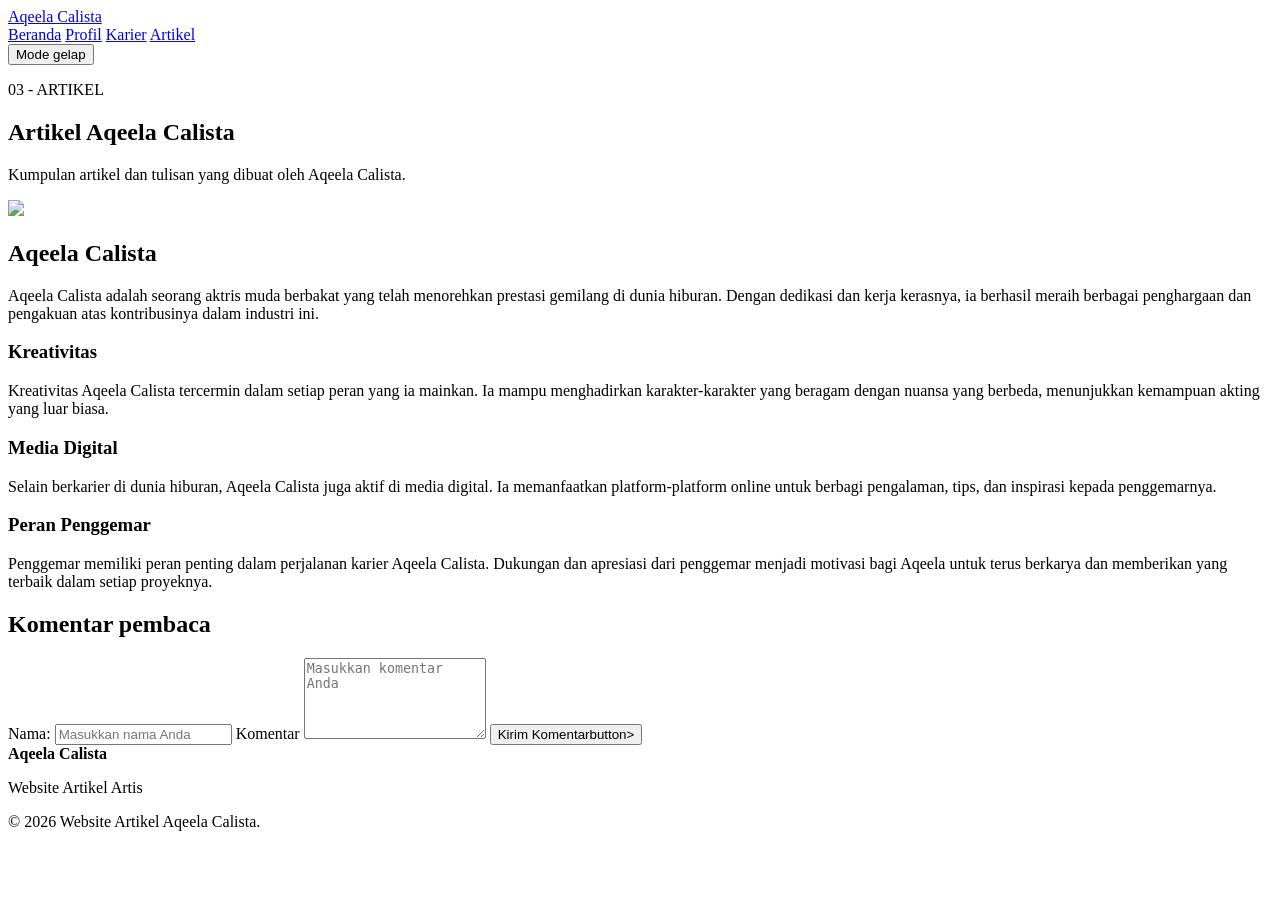
==== artikel.html @ 462df76c "update file" ====
<!DOCTYPE html>
<html lang="id">
    <head>
        <meta charset="UTF-8">
        <meta name="viewport" content="width=device-width, initial-scale=1.0">
        <meta name="description" content="Artikel Aqeela Calista.">
        <title>Artikel Aqeela Calista</title>
        <link rel="stylesheet" href="style.css">
    </head>
    <body>
        <header>
            <div class="container header-content">
                <a href="index.html" class="logo">Aqeela Calista</a>
                <nav aria-label="Navigasi utama">
                    <a href="index.html">Beranda</a>
                    <a href="profil.html">Profil</a>
                    <a href="karier.html">Karier</a>
                    <a href="artikel.html" class="active">Artikel</a>
                </nav>
                <button id="modeButton" type="button">
                    Mode gelap
                </button>
            </div>
        </header>
        <main>
            <section class="page-header">
                <div class="container">
                    <p class="label">
                        03 - ARTIKEL
                    </p>
                    <h1>Artikel Aqeela Calista</h1>
                    <p>
                        Kumpulan artikel dan tulisan yang dibuat oleh Aqeela Calista.
                    </p>
                </div>
            </section>

            <section class="section">
                <div class="container article-container">
                    <article class="article-card">
                        <img src="ds">
                        <h2>Aqeela Calista</h2>
                        <p>
                            Aqeela Calista adalah seorang aktris muda berbakat yang telah menorehkan 
                            prestasi gemilang di dunia hiburan. Dengan dedikasi dan kerja kerasnya, ia 
                            berhasil meraih berbagai penghargaan dan pengakuan atas kontribusinya dalam 
                            industri ini.
                        </p>

                        <h3>Kreativitas</h3>
                        <p>
                            Kreativitas Aqeela Calista tercermin dalam setiap peran yang ia mainkan. 
                            Ia mampu menghadirkan karakter-karakter yang beragam dengan nuansa yang 
                            berbeda, menunjukkan kemampuan akting yang luar biasa.
                        </p>

                        <h3>Media Digital</h3>
                        <p>
                            Selain berkarier di dunia hiburan, Aqeela Calista juga aktif di media digital. 
                            Ia memanfaatkan platform-platform online untuk berbagi pengalaman, tips, dan 
                            inspirasi kepada penggemarnya.
                        </p>

                        <h3>Peran Penggemar</h3>
                        <p>
                            Penggemar memiliki peran penting dalam perjalanan karier Aqeela Calista. 
                            Dukungan dan apresiasi dari penggemar menjadi motivasi bagi Aqeela untuk 
                            terus berkarya dan memberikan yang terbaik dalam setiap proyeknya.
                        </p>
                    </article>

                    <div class="comment-box">
                        <h2>Komentar pembaca</h2>
                        <from id="commentForm">
                            <label for="name">Nama:</label>
                            <input type="text" id="nama" name="nama" placeholder="Masukkan nama Anda" required>
                            <label for="komentar">Komentar</label>
                            <textarea id="komentar" name="komentar" rows="5" placeholder="Masukkan komentar Anda" required></textarea>
                            <button type="submit" class="button">Kirim Komentar</from>button>
                        </form>
                        <div id="commentResult"></div>
                    </div>
                </div>
            </section>
        </main>
        <footer>
            <div class="container footer-content">
                <div>
                    <strong>Aqeela Calista</strong>
                    <p>Website Artikel Artis</p>
                </div>
                <p>© 2026 Website Artikel Aqeela Calista.</p>
            </div>
        </footer>
        <script src="script.js"></script>
    </body>
</html>
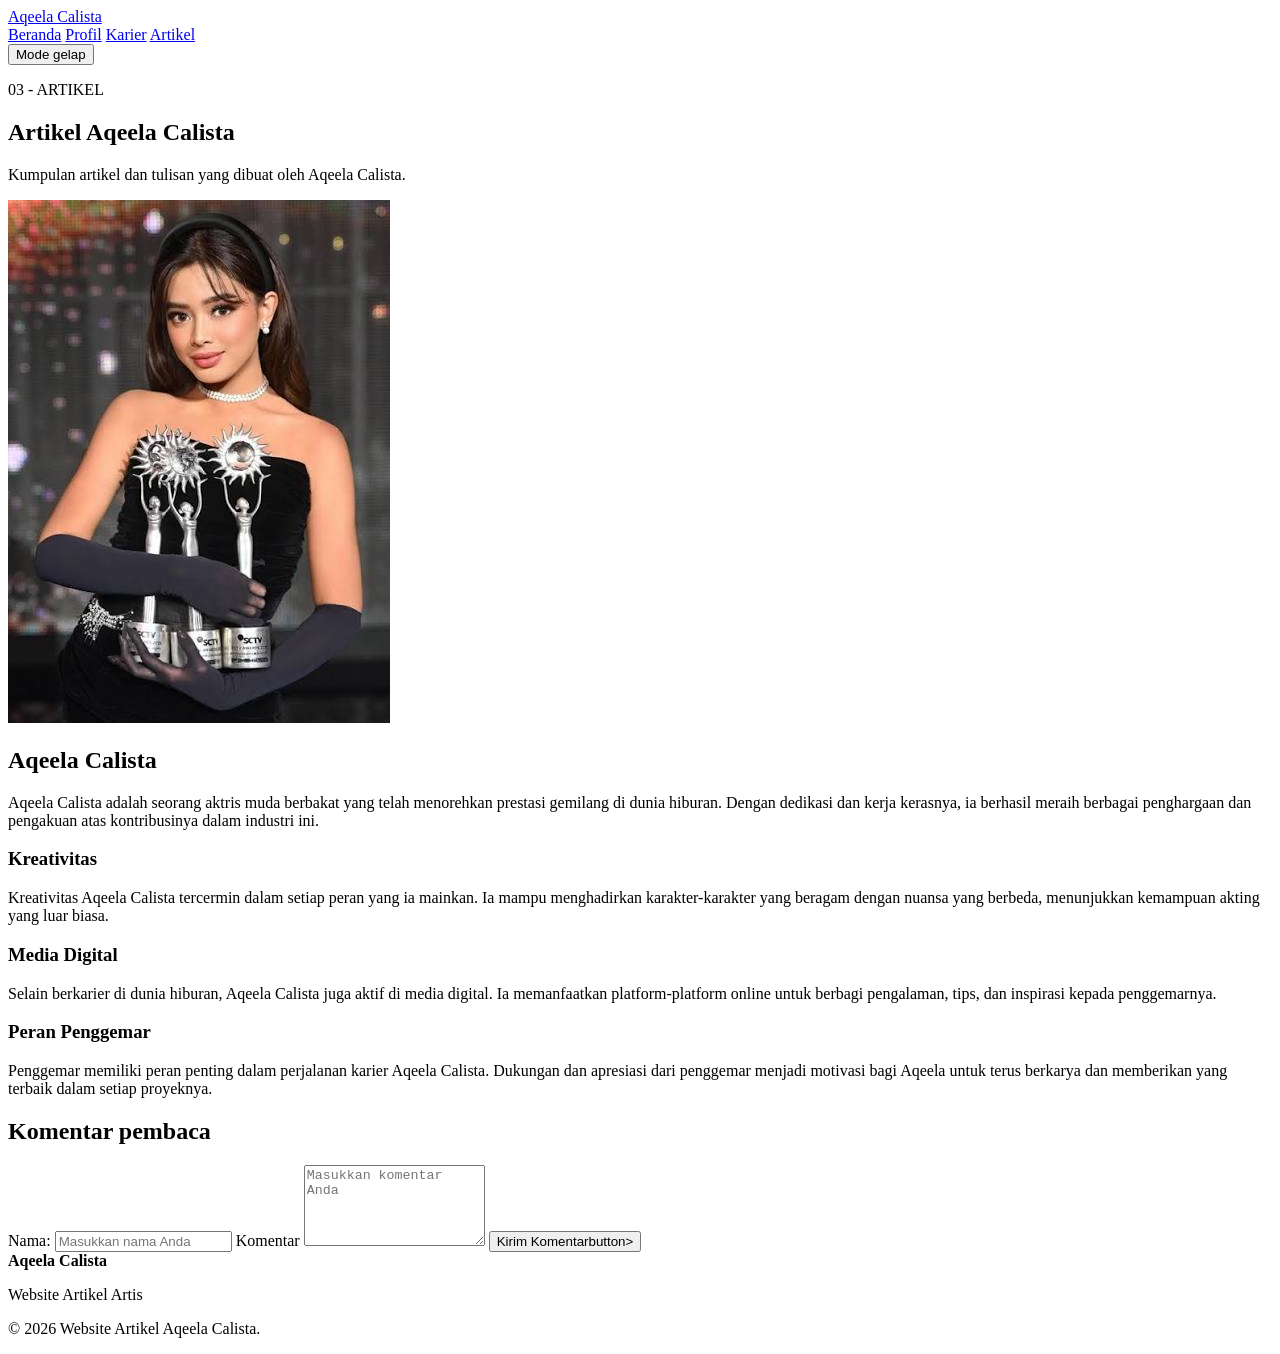
==== commit 15a9c274: "update file" ====
--- a/artikel.html
+++ b/artikel.html
@@ -38,7 +38,7 @@
             <section class="section">
                 <div class="container article-container">
                     <article class="article-card">
-                        <img src="ds">
+                        <img src="A2.jpg" alt="Aqeela Calista mendapatkan penghargaan di acara sctv awards.">
                         <h2>Aqeela Calista</h2>
                         <p>
                             Aqeela Calista adalah seorang aktris muda berbakat yang telah menorehkan 
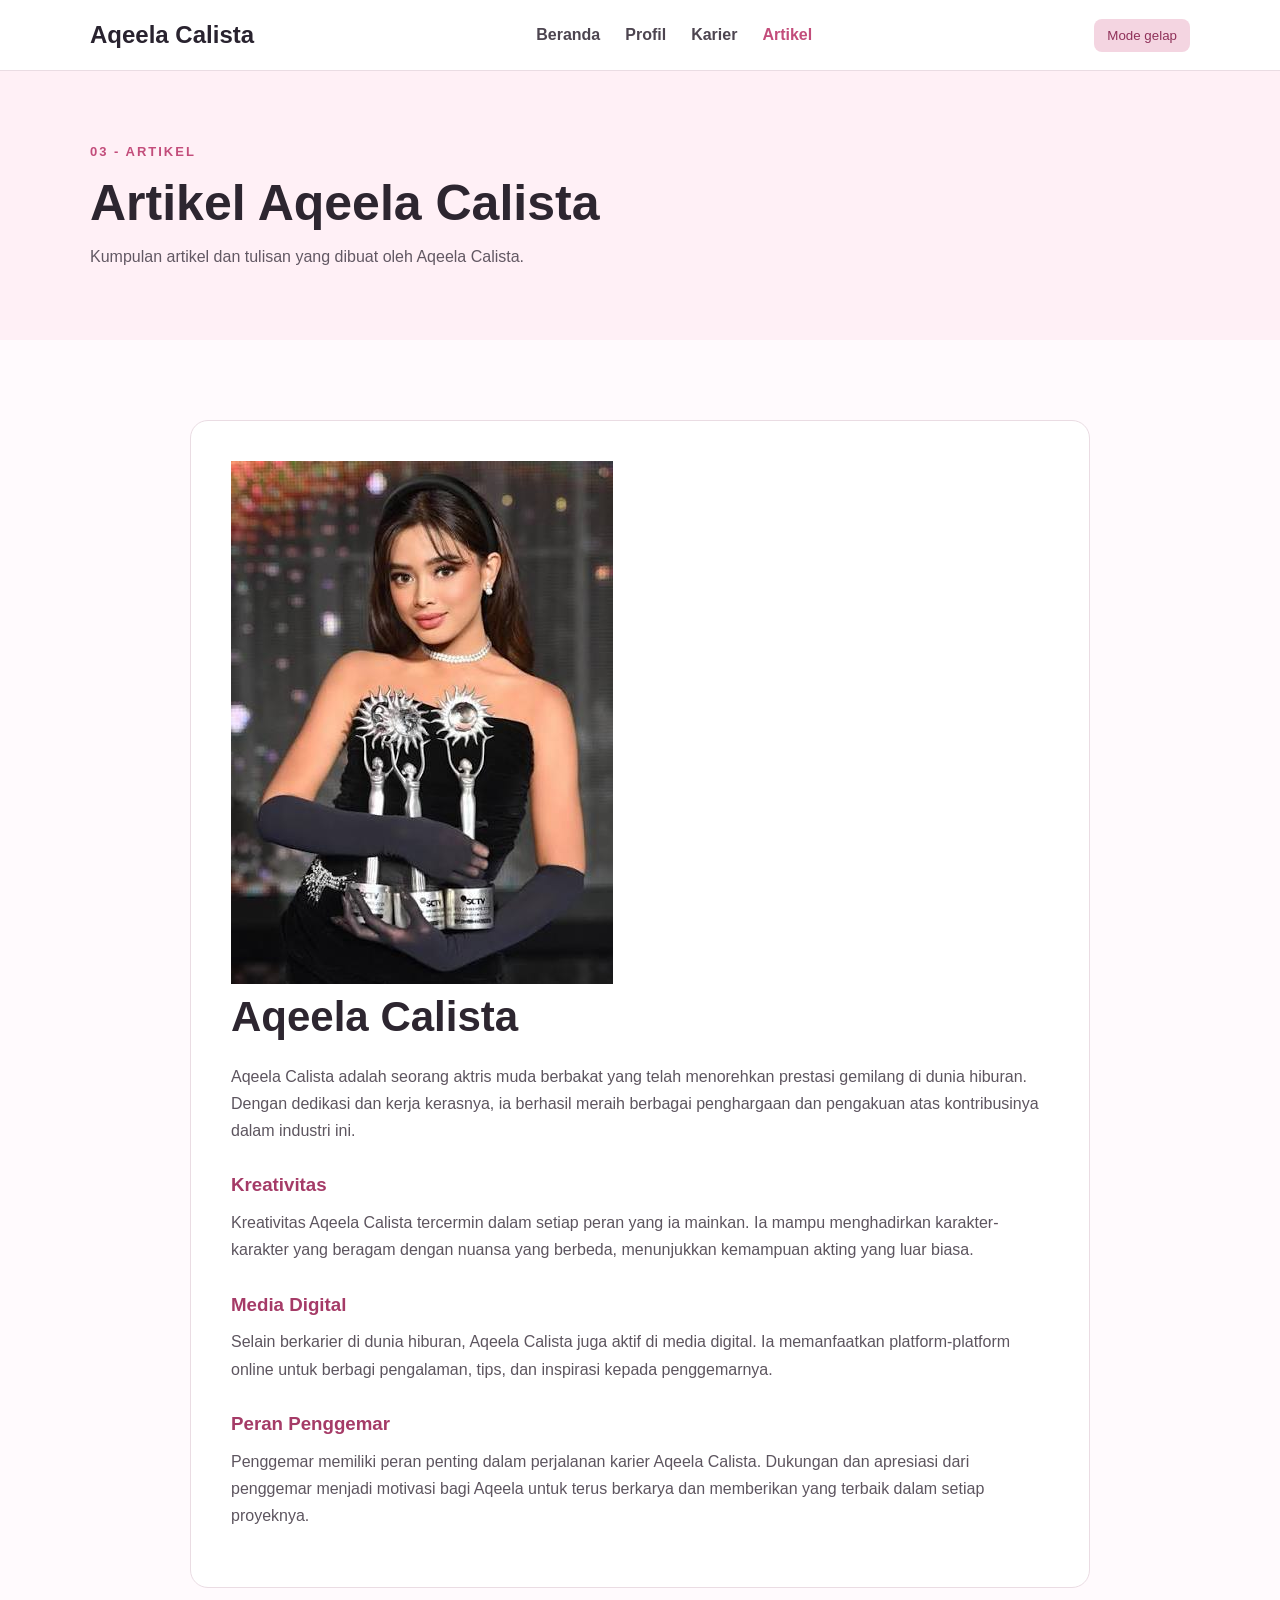
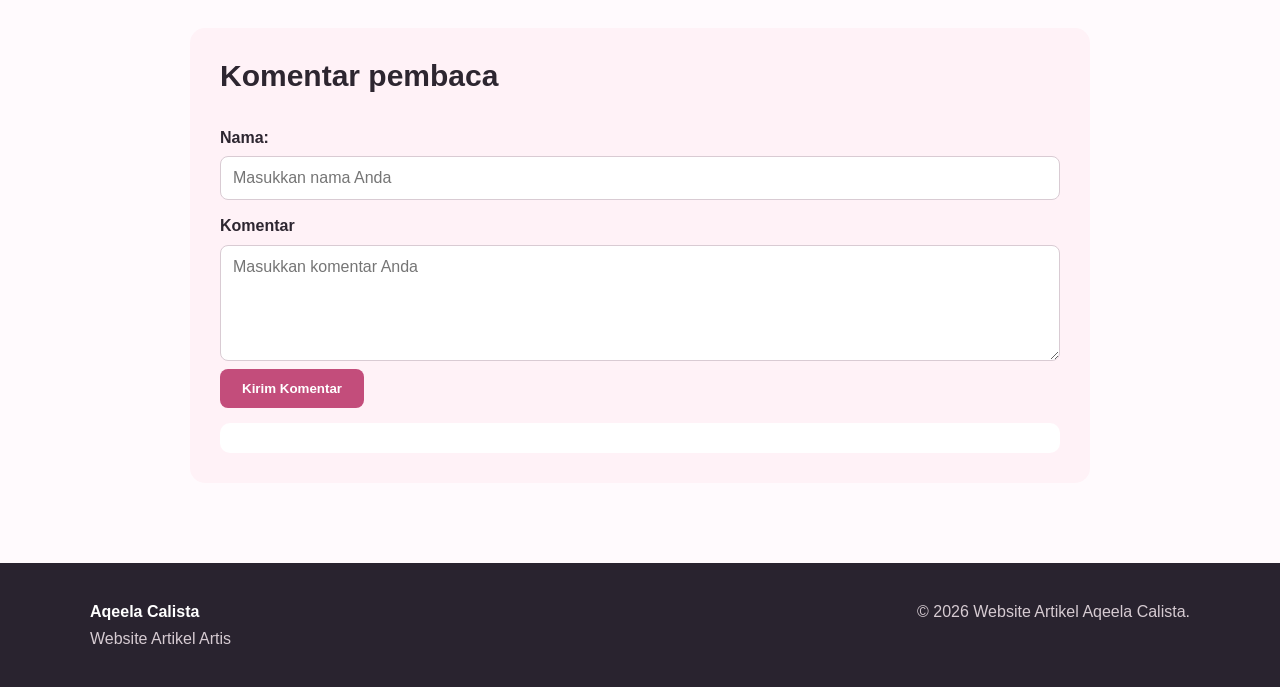
==== commit 1ed2ada4: "update file" ====
--- a/artikel.html
+++ b/artikel.html
@@ -76,7 +76,7 @@
                             <input type="text" id="nama" name="nama" placeholder="Masukkan nama Anda" required>
                             <label for="komentar">Komentar</label>
                             <textarea id="komentar" name="komentar" rows="5" placeholder="Masukkan komentar Anda" required></textarea>
-                            <button type="submit" class="button">Kirim Komentar</from>button>
+                            <button type="submit" class="button">Kirim Komentar</button>
                         </form>
                         <div id="commentResult"></div>
                     </div>
--- a/style.css
+++ b/style.css
@@ -0,0 +1,849 @@
+* {
+    margin: 0;
+    padding: 0;
+    box-sizing: border-box;
+}
+
+
+html {
+    scroll-behavior: smooth;
+}
+
+
+body {
+    font-family: Arial, sans-serif;
+
+    line-height: 1.7;
+
+    color: #2d2630;
+
+    background: #fffafd;
+
+    transition: 0.3s;
+}
+
+
+.container {
+    width: 90%;
+
+    max-width: 1100px;
+
+    margin: auto;
+}
+
+
+/* =========================
+   HEADER
+========================= */
+
+header {
+    position: sticky;
+
+    top: 0;
+
+    z-index: 100;
+
+    background: white;
+
+    border-bottom: 1px solid #eadce3;
+}
+
+
+.header-content {
+    min-height: 70px;
+
+    display: flex;
+
+    align-items: center;
+
+    justify-content: space-between;
+
+    gap: 20px;
+}
+
+
+.logo {
+    color: #29232f;
+
+    text-decoration: none;
+
+    font-size: 24px;
+
+    font-weight: bold;
+}
+
+
+.logo span {
+    color: #c34d7b;
+}
+
+
+/* =========================
+   NAVIGASI
+========================= */
+
+nav {
+    display: flex;
+
+    gap: 25px;
+}
+
+
+nav a {
+    color: #4d4550;
+
+    text-decoration: none;
+
+    font-weight: bold;
+
+    transition: 0.3s;
+}
+
+
+nav a:hover,
+nav a.active {
+    color: #c34d7b;
+}
+
+
+/* =========================
+   MODE BUTTON
+========================= */
+
+#modeButton {
+    border: none;
+
+    padding: 9px 13px;
+
+    border-radius: 8px;
+
+    background: #f4d5e1;
+
+    color: #8f3159;
+
+    cursor: pointer;
+}
+
+
+/* =========================
+   HERO
+========================= */
+
+.hero {
+    padding: 90px 0;
+
+    background: linear-gradient(
+        135deg,
+        #fff0f6,
+        #f8e3ed
+    );
+}
+
+
+.hero-content {
+    display: grid;
+
+    grid-template-columns: 1.3fr 0.7fr;
+
+    gap: 60px;
+
+    align-items: center;
+}
+
+
+.label {
+    color: #c34d7b;
+
+    font-size: 13px;
+
+    font-weight: bold;
+
+    letter-spacing: 2px;
+
+    margin-bottom: 10px;
+}
+
+
+.hero h1 {
+    font-size: 60px;
+
+    line-height: 1.1;
+
+    margin-bottom: 20px;
+}
+
+
+.hero h1 span {
+    color: #c34d7b;
+}
+
+
+.intro {
+    color: #625863;
+
+    font-size: 18px;
+
+    margin-bottom: 25px;
+}
+
+
+/* =========================
+   BUTTON
+========================= */
+
+.button {
+    display: inline-block;
+
+    border: none;
+
+    padding: 12px 22px;
+
+    border-radius: 8px;
+
+    background: #c34d7b;
+
+    color: white;
+
+    font-weight: bold;
+
+    text-decoration: none;
+
+    cursor: pointer;
+}
+
+
+.button:hover {
+    background: #a83d67;
+}
+
+
+/* =========================
+   FOTO ARTIS
+========================= */
+
+.artist-card {
+    min-height: 400px;
+
+    padding: 25px;
+
+    background: white;
+
+    border: 1px solid #eadce3;
+
+    border-radius: 20px;
+
+    display: flex;
+
+    flex-direction: column;
+
+    justify-content: center;
+
+    align-items: center;
+
+    text-align: center;
+
+    box-shadow:
+        0 15px 35px rgba(80, 40, 60, 0.1);
+}
+
+
+.artist-photo {
+    width: 240px;
+
+    height: 300px;
+
+    object-fit: cover;
+
+    border-radius: 20px;
+
+    margin-bottom: 18px;
+}
+
+
+/* =========================
+   SECTION
+========================= */
+
+.section {
+    padding: 80px 0;
+}
+
+
+.section h2 {
+    font-size: 42px;
+
+    line-height: 1.2;
+
+    margin-bottom: 30px;
+}
+
+
+/* =========================
+   BERANDA CARD
+========================= */
+
+.welcome-text {
+    max-width: 800px;
+
+    color: #5d555f;
+
+    margin-bottom: 35px;
+}
+
+
+.home-cards {
+    display: grid;
+
+    grid-template-columns:
+        repeat(3, 1fr);
+
+    gap: 20px;
+}
+
+
+.home-card {
+    padding: 30px;
+
+    background: white;
+
+    border: 1px solid #eadce3;
+
+    border-radius: 15px;
+
+    text-decoration: none;
+
+    color: #2d2630;
+
+    transition: 0.3s;
+}
+
+
+.home-card:hover {
+    transform: translateY(-5px);
+
+    box-shadow:
+        0 10px 25px rgba(80, 40, 60, 0.1);
+}
+
+
+.home-card h3 {
+    color: #c34d7b;
+
+    margin-bottom: 8px;
+}
+
+
+/* =========================
+   HEADER HALAMAN
+========================= */
+
+.page-header {
+    padding: 70px 0;
+
+    background: #fff0f6;
+}
+
+
+.page-header h1 {
+    font-size: 50px;
+
+    line-height: 1.2;
+
+    margin-bottom: 10px;
+}
+
+
+.page-header p:not(.label) {
+    color: #625863;
+}
+
+
+/* =========================
+   PROFIL
+========================= */
+
+.profile-layout {
+    display: grid;
+
+    grid-template-columns: 0.8fr 1.2fr;
+
+    gap: 50px;
+
+    align-items: center;
+}
+
+
+.profile-image img {
+    width: 100%;
+
+    max-width: 380px;
+
+    height: 480px;
+
+    object-fit: cover;
+
+    border-radius: 20px;
+
+    display: block;
+
+    margin: auto;
+}
+
+
+.profile-content p {
+    color: #5d555f;
+
+    margin-bottom: 18px;
+}
+
+
+.soft {
+    background: #faf1f5;
+}
+
+
+.info-cards {
+    display: grid;
+
+    grid-template-columns:
+        repeat(3, 1fr);
+
+    gap: 20px;
+}
+
+
+.info-card {
+    padding: 25px;
+
+    background: white;
+
+    border: 1px solid #eadce3;
+
+    border-radius: 15px;
+}
+
+
+.info-card h3 {
+    color: #a53b67;
+
+    margin-bottom: 8px;
+}
+
+
+/* =========================
+   KARIER
+========================= */
+
+.career-intro {
+    display: grid;
+
+    grid-template-columns: 300px 1fr;
+
+    gap: 50px;
+
+    align-items: center;
+}
+
+
+.career-photo {
+    width: 300px;
+
+    height: 380px;
+
+    object-fit: cover;
+
+    border-radius: 20px;
+}
+
+
+.career-intro p {
+    color: #5d555f;
+
+    margin-bottom: 15px;
+}
+
+
+.career-list {
+    display: grid;
+
+    grid-template-columns:
+        repeat(3, 1fr);
+
+    gap: 20px;
+}
+
+
+.career-item {
+    padding: 25px;
+
+    background: white;
+
+    border: 1px solid #eadce3;
+
+    border-radius: 15px;
+}
+
+
+.career-item h3 {
+    color: #a53b67;
+
+    margin-bottom: 8px;
+}
+
+
+.career-item p {
+    color: #5d555f;
+}
+
+
+/* =========================
+   ARTIKEL
+========================= */
+
+.article-container {
+    max-width: 900px;
+}
+
+
+.article-card {
+    padding: 40px;
+
+    background: white;
+
+    border: 1px solid #eadce3;
+
+    border-radius: 18px;
+}
+
+
+.article-photo {
+    width: 100%;
+
+    height: 400px;
+
+    object-fit: cover;
+
+    border-radius: 15px;
+
+    margin-bottom: 30px;
+}
+
+
+.article-card h2 {
+    margin-bottom: 20px;
+}
+
+
+.article-card h3 {
+    color: #a53b67;
+
+    margin: 25px 0 8px;
+}
+
+
+.article-card p {
+    color: #5d555f;
+
+    margin-bottom: 18px;
+}
+
+
+/* =========================
+   KOMENTAR
+========================= */
+
+.comment-box {
+    margin-top: 40px;
+
+    padding: 30px;
+
+    background: #fff2f7;
+
+    border-radius: 15px;
+}
+
+
+.comment-box h2 {
+    font-size: 30px;
+}
+
+
+form {
+    background: white;
+
+    padding: 25px;
+
+    border-radius: 12px;
+}
+
+
+label {
+    display: block;
+
+    margin: 12px 0 5px;
+
+    font-weight: bold;
+}
+
+
+input,
+textarea {
+    width: 100%;
+
+    padding: 12px;
+
+    border: 1px solid #d9cbd3;
+
+    border-radius: 8px;
+
+    font-size: 16px;
+
+    font-family: Arial, sans-serif;
+}
+
+
+textarea {
+    resize: vertical;
+}
+
+
+form .button {
+    margin-top: 15px;
+}
+
+
+#commentResult {
+    margin-top: 15px;
+
+    padding: 15px;
+
+    background: white;
+
+    border-radius: 10px;
+}
+
+
+/* =========================
+   FOOTER
+========================= */
+
+footer {
+    padding: 35px 0;
+
+    background: #29232f;
+
+    color: white;
+}
+
+
+.footer-content {
+    display: flex;
+
+    justify-content: space-between;
+
+    gap: 25px;
+}
+
+
+footer p {
+    color: #d6cbd2;
+}
+
+
+/* =========================
+   MODE GELAP
+========================= */
+
+body.dark {
+    color: #f4edf2;
+
+    background: #211c22;
+}
+
+
+body.dark header {
+    background: #29232b;
+
+    border-color: #413740;
+}
+
+
+body.dark .logo {
+    color: white;
+}
+
+
+body.dark nav a {
+    color: #eee5eb;
+}
+
+
+body.dark .hero {
+    background: #30262e;
+}
+
+
+body.dark .page-header {
+    background: #30262e;
+}
+
+
+body.dark .artist-card,
+body.dark .home-card,
+body.dark .info-card,
+body.dark .career-item,
+body.dark .article-card,
+body.dark form,
+body.dark #commentResult {
+    background: #2c262e;
+
+    border-color: #443a43;
+}
+
+
+body.dark .welcome-text,
+body.dark .profile-content p,
+body.dark .career-intro p,
+body.dark .career-item p,
+body.dark .article-card p {
+    color: #d2c6ce;
+}
+
+
+body.dark .soft,
+body.dark .comment-box {
+    background: #272127;
+}
+
+
+/* =========================
+   RESPONSIVE TABLET
+========================= */
+
+@media (max-width: 768px) {
+
+    .header-content {
+        flex-direction: column;
+
+        padding: 15px 0;
+    }
+
+
+    nav {
+        flex-wrap: wrap;
+
+        justify-content: center;
+
+        gap: 14px;
+    }
+
+
+    .hero {
+        padding: 60px 0;
+    }
+
+
+    .hero-content,
+    .profile-layout,
+    .career-intro {
+        grid-template-columns: 1fr;
+    }
+
+
+    .home-cards,
+    .info-cards,
+    .career-list {
+        grid-template-columns: 1fr;
+    }
+
+
+    .hero h1 {
+        font-size: 45px;
+    }
+
+
+    .page-header h1 {
+        font-size: 40px;
+    }
+
+
+    .artist-photo {
+        width: 200px;
+
+        height: 270px;
+    }
+
+
+    .career-photo {
+        width: 100%;
+
+        max-width: 350px;
+
+        margin: auto;
+    }
+
+
+    .profile-image img {
+        max-width: 350px;
+    }
+
+
+    .footer-content {
+        flex-direction: column;
+    }
+
+}
+
+
+/* =========================
+   RESPONSIVE HP
+========================= */
+
+@media (max-width: 480px) {
+
+    .container {
+        width: 92%;
+    }
+
+
+    nav a {
+        font-size: 13px;
+    }
+
+
+    #modeButton {
+        font-size: 12px;
+    }
+
+
+    .hero h1 {
+        font-size: 38px;
+    }
+
+
+    .section {
+        padding: 60px 0;
+    }
+
+
+    .section h2 {
+        font-size: 32px;
+    }
+
+
+    .page-header h1 {
+        font-size: 34px;
+    }
+
+
+    .article-card,
+    .comment-box {
+        padding: 22px;
+    }
+
+
+    .article-photo {
+        height: 280px;
+    }
+
+}
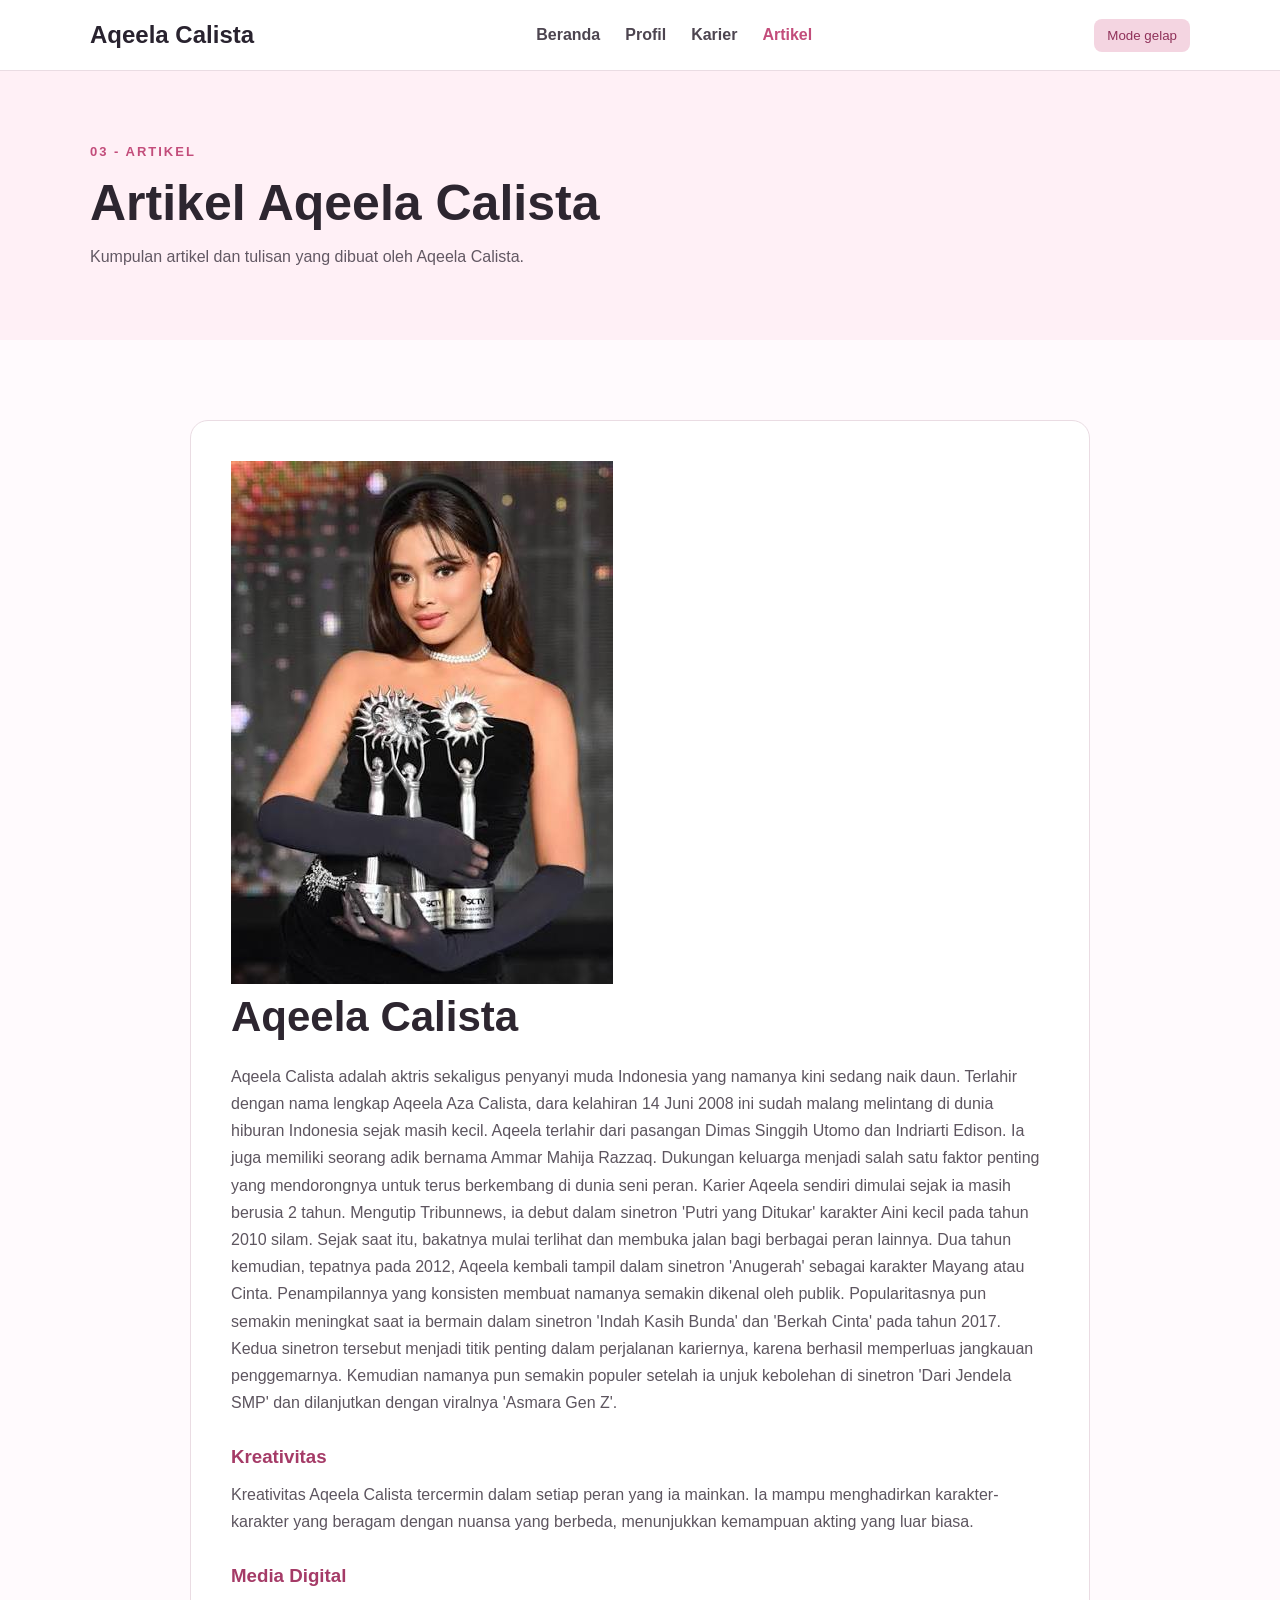
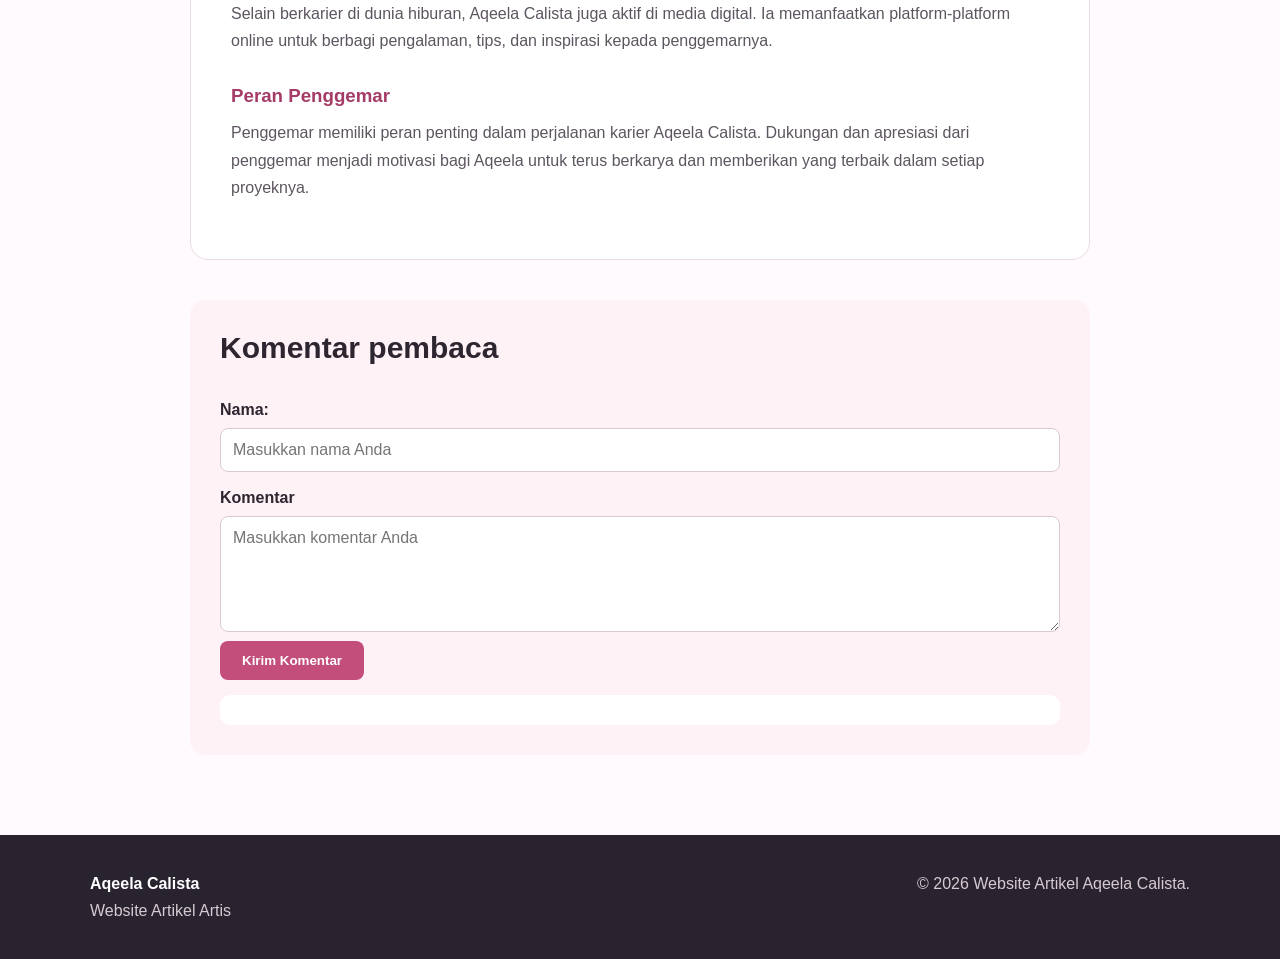
==== commit 3f10d224: "update file" ====
--- a/artikel.html
+++ b/artikel.html
@@ -41,10 +41,21 @@
                         <img src="A2.jpg" alt="Aqeela Calista mendapatkan penghargaan di acara sctv awards.">
                         <h2>Aqeela Calista</h2>
                         <p>
-                            Aqeela Calista adalah seorang aktris muda berbakat yang telah menorehkan 
-                            prestasi gemilang di dunia hiburan. Dengan dedikasi dan kerja kerasnya, ia 
-                            berhasil meraih berbagai penghargaan dan pengakuan atas kontribusinya dalam 
-                            industri ini.
+                            Aqeela Calista adalah aktris sekaligus penyanyi muda Indonesia yang namanya kini sedang 
+                            naik daun. Terlahir dengan nama lengkap Aqeela Aza Calista, dara kelahiran 14 Juni 2008 
+                            ini sudah malang melintang di dunia hiburan Indonesia sejak masih kecil. Aqeela terlahir 
+                            dari pasangan Dimas Singgih Utomo dan Indriarti Edison. Ia juga memiliki seorang adik 
+                            bernama Ammar Mahija Razzaq. Dukungan keluarga menjadi salah satu faktor penting yang 
+                            mendorongnya untuk terus berkembang di dunia seni peran. Karier Aqeela sendiri dimulai 
+                            sejak ia masih berusia 2 tahun. Mengutip Tribunnews, ia debut dalam sinetron 'Putri yang 
+                            Ditukar' karakter Aini kecil pada tahun 2010 silam. Sejak saat itu, bakatnya mulai terlihat 
+                            dan membuka jalan bagi berbagai peran lainnya. Dua tahun kemudian, tepatnya pada 2012, Aqeela 
+                            kembali tampil dalam sinetron 'Anugerah' sebagai karakter Mayang atau Cinta. Penampilannya yang 
+                            konsisten membuat namanya semakin dikenal oleh publik. Popularitasnya pun semakin meningkat saat 
+                            ia bermain dalam sinetron 'Indah Kasih Bunda' dan 'Berkah Cinta' pada tahun 2017. Kedua sinetron 
+                            tersebut menjadi titik penting dalam perjalanan kariernya, karena berhasil memperluas jangkauan 
+                            penggemarnya. Kemudian namanya pun semakin populer setelah ia unjuk kebolehan di sinetron 'Dari Jendela SMP' 
+                            dan dilanjutkan dengan viralnya 'Asmara Gen Z'.
                         </p>
 
                         <h3>Kreativitas</h3>
--- a/style.css
+++ b/style.css
@@ -312,7 +312,7 @@
 
     text-decoration: none;
 
-    color: #2d2630;
+    color: #5d555f;
 
     transition: 0.3s;
 }
@@ -435,63 +435,53 @@
 ========================= */
 
 .career-intro {
-    display: grid;
-
-    grid-template-columns: 300px 1fr;
-
-    gap: 50px;
-
+    width: 100%;
+    max-width: 1100px;
+    margin: 0 auto;
+
+    display: flex;
     align-items: center;
-}
-
-
-.career-photo {
-    width: 300px;
-
-    height: 380px;
+
+    gap: 60px;
+
+    padding: 40px 0;
+}
+
+.career-intro .career-photo {
+    width: 320px;
+    height: 420px;
+
+    flex-shrink: 0;
 
     object-fit: cover;
 
+    display: block;
+
     border-radius: 20px;
 }
 
+.career-intro > div {
+    flex: 1;
+    min-width: 0;
+}
+
+.career-intro h2 {
+    font-size: 36px;
+
+    line-height: 1.2;
+
+    margin: 0 0 20px 0;
+
+    color: #2d2630;
+}
 
 .career-intro p {
-    color: #5d555f;
-
-    margin-bottom: 15px;
-}
-
-
-.career-list {
-    display: grid;
-
-    grid-template-columns:
-        repeat(3, 1fr);
-
-    gap: 20px;
-}
-
-
-.career-item {
-    padding: 25px;
-
-    background: white;
-
-    border: 1px solid #eadce3;
-
-    border-radius: 15px;
-}
-
-
-.career-item h3 {
-    color: #a53b67;
-
-    margin-bottom: 8px;
-}
-
-
-.career-item p {
+    font-size: 17px;
+
+    line-height: 1.8;
+
+    margin: 0 0 15px 0;
+
     color: #5d555f;
 }
 
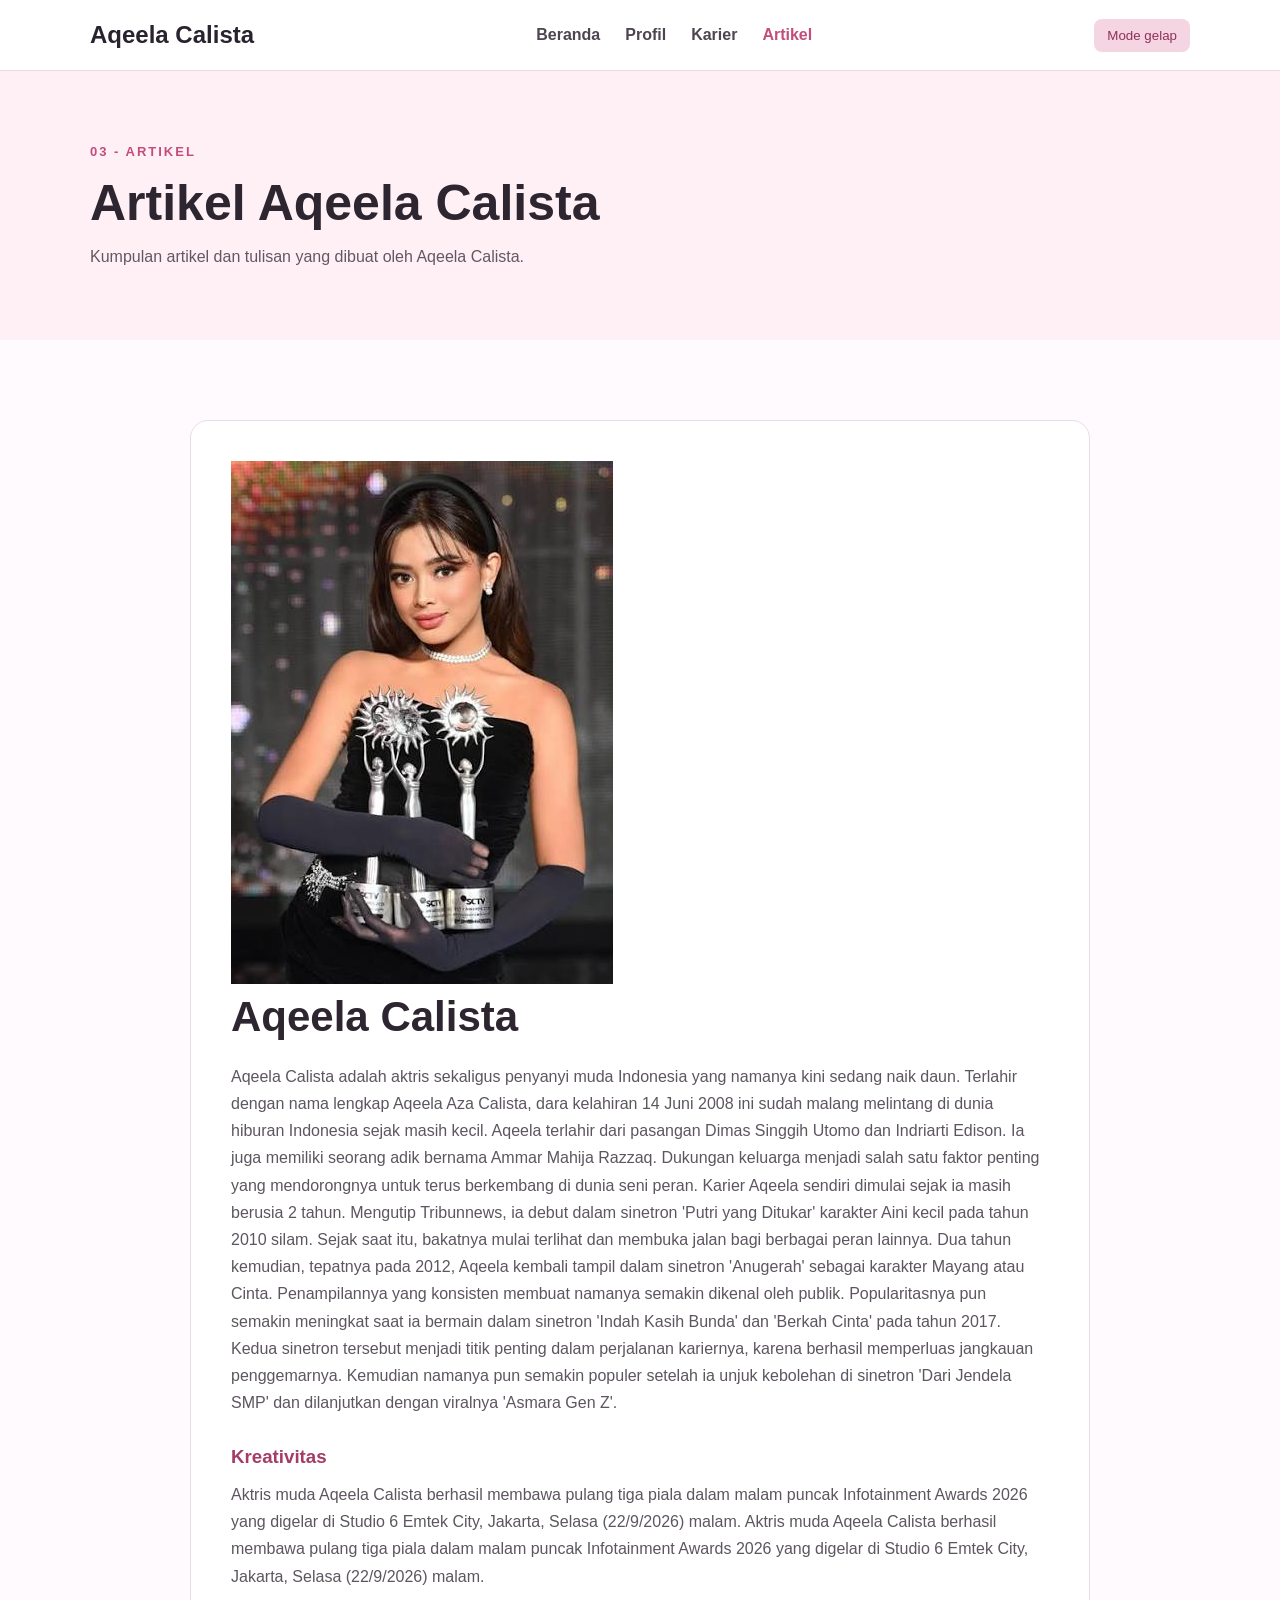
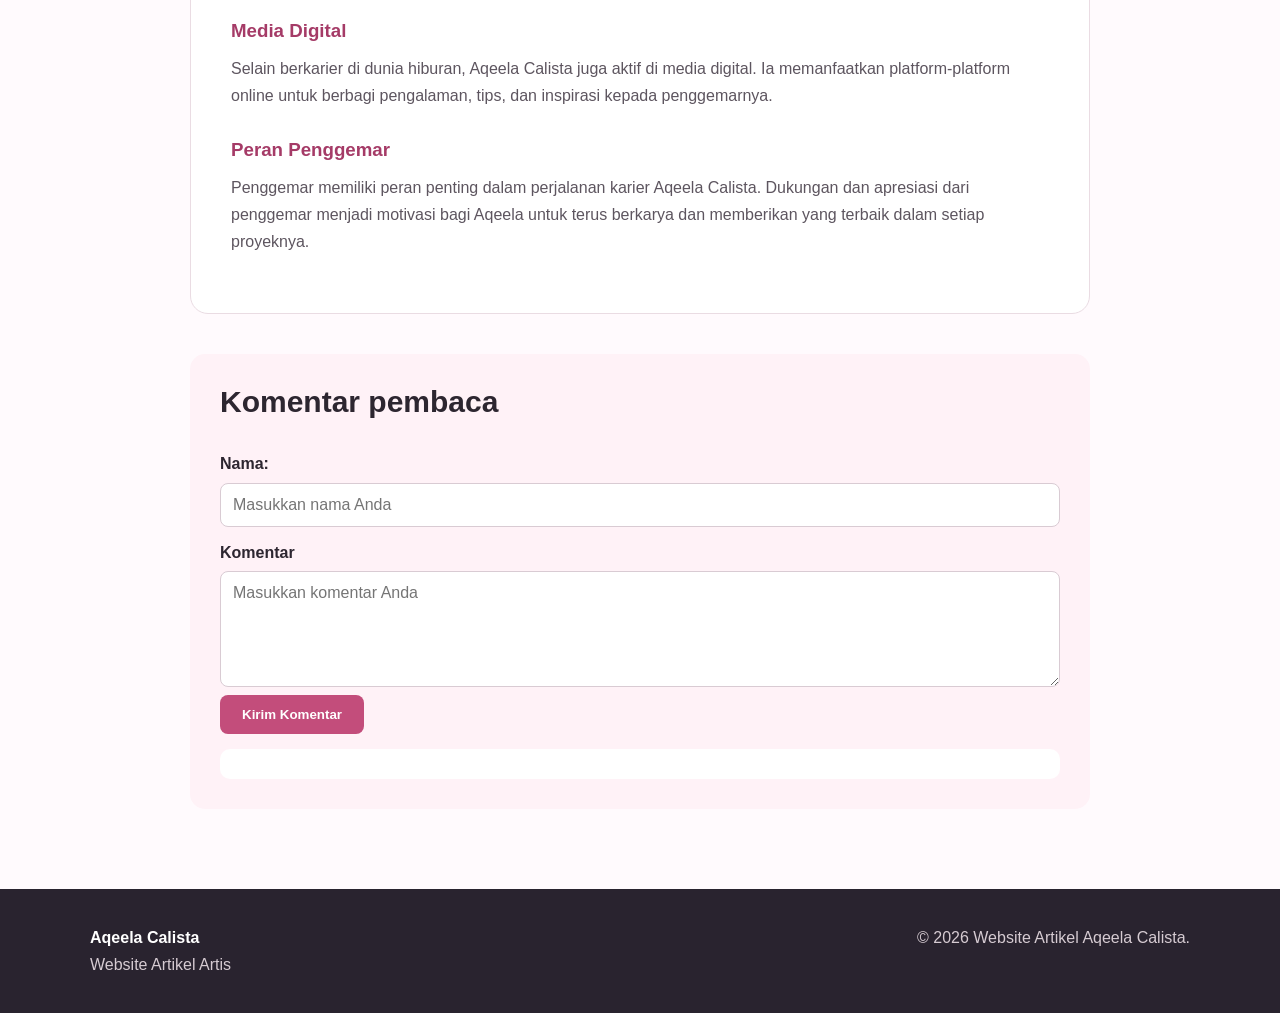
==== commit b1dd57e5: "update file" ====
--- a/artikel.html
+++ b/artikel.html
@@ -60,9 +60,10 @@
 
                         <h3>Kreativitas</h3>
                         <p>
-                            Kreativitas Aqeela Calista tercermin dalam setiap peran yang ia mainkan. 
-                            Ia mampu menghadirkan karakter-karakter yang beragam dengan nuansa yang 
-                            berbeda, menunjukkan kemampuan akting yang luar biasa.
+                            Aktris muda Aqeela Calista berhasil membawa pulang tiga piala dalam malam puncak Infotainment Awards 2026 
+                            yang digelar di Studio 6 Emtek City, Jakarta, Selasa (22/9/2026) malam.
+                            Aktris muda Aqeela Calista berhasil membawa pulang tiga piala dalam malam puncak Infotainment Awards 2026 
+                            yang digelar di Studio 6 Emtek City, Jakarta, Selasa (22/9/2026) malam.
                         </p>
 
                         <h3>Media Digital</h3>
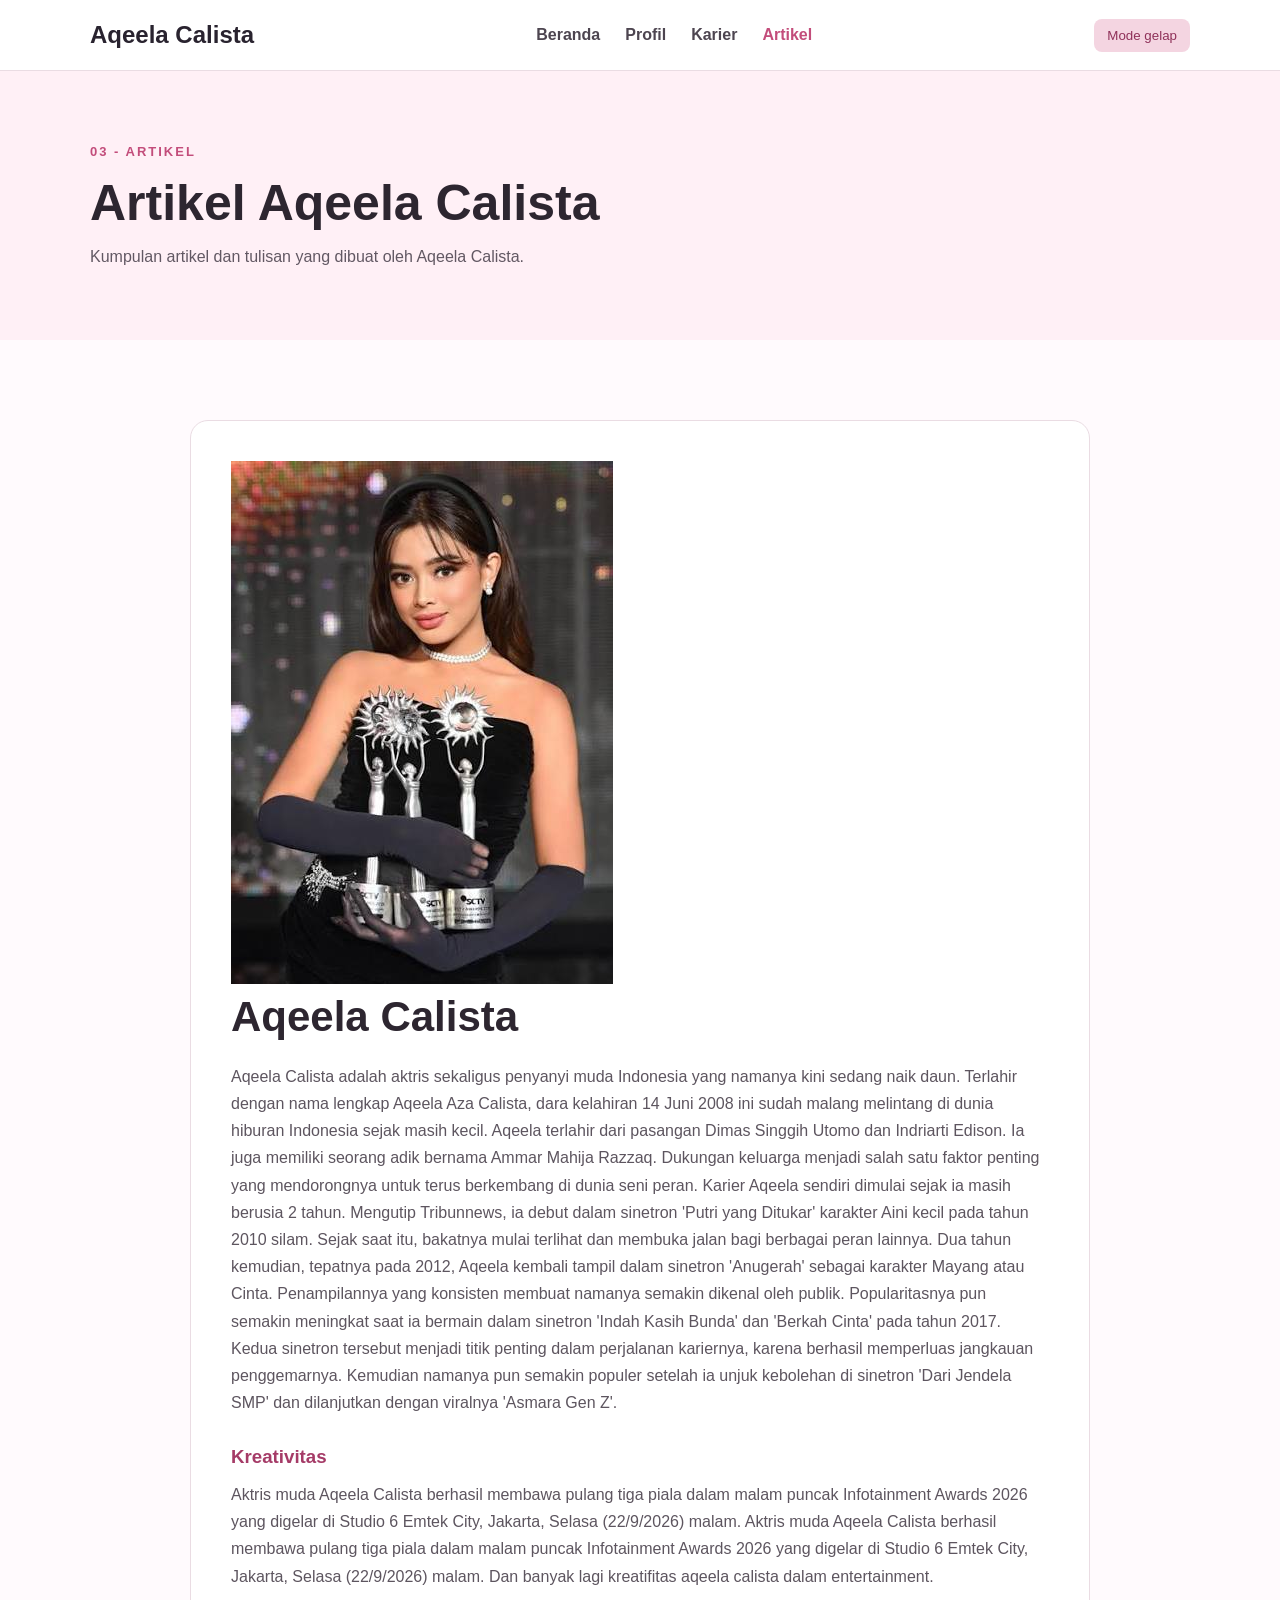
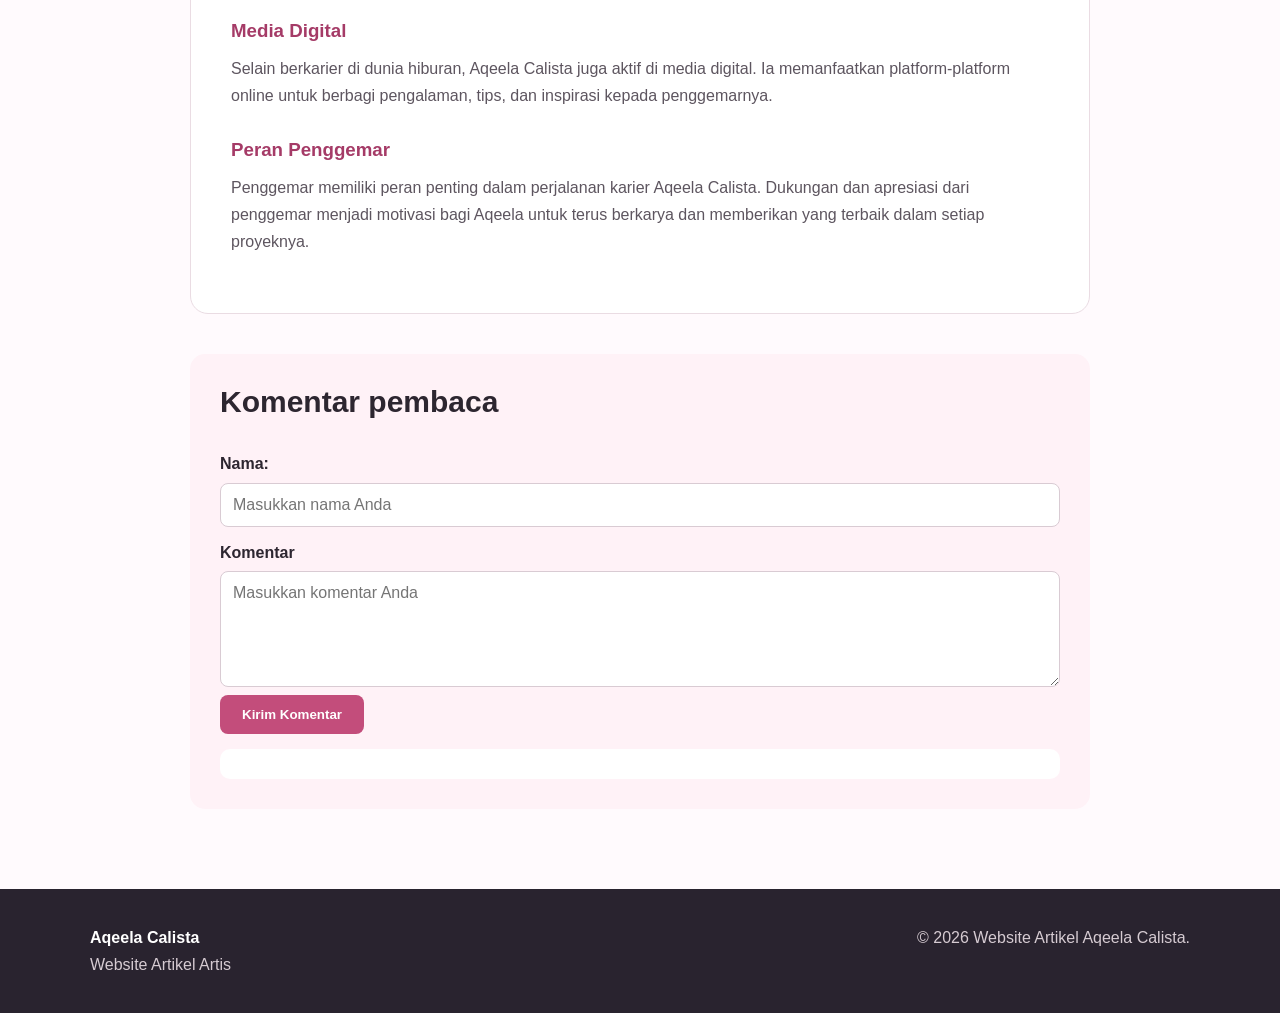
==== commit 38875566: "update file" ====
--- a/artikel.html
+++ b/artikel.html
@@ -63,7 +63,8 @@
                             Aktris muda Aqeela Calista berhasil membawa pulang tiga piala dalam malam puncak Infotainment Awards 2026 
                             yang digelar di Studio 6 Emtek City, Jakarta, Selasa (22/9/2026) malam.
                             Aktris muda Aqeela Calista berhasil membawa pulang tiga piala dalam malam puncak Infotainment Awards 2026 
-                            yang digelar di Studio 6 Emtek City, Jakarta, Selasa (22/9/2026) malam.
+                            yang digelar di Studio 6 Emtek City, Jakarta, Selasa (22/9/2026) malam. Dan banyak lagi kreatifitas aqeela 
+                            calista dalam entertainment.
                         </p>
 
                         <h3>Media Digital</h3>
